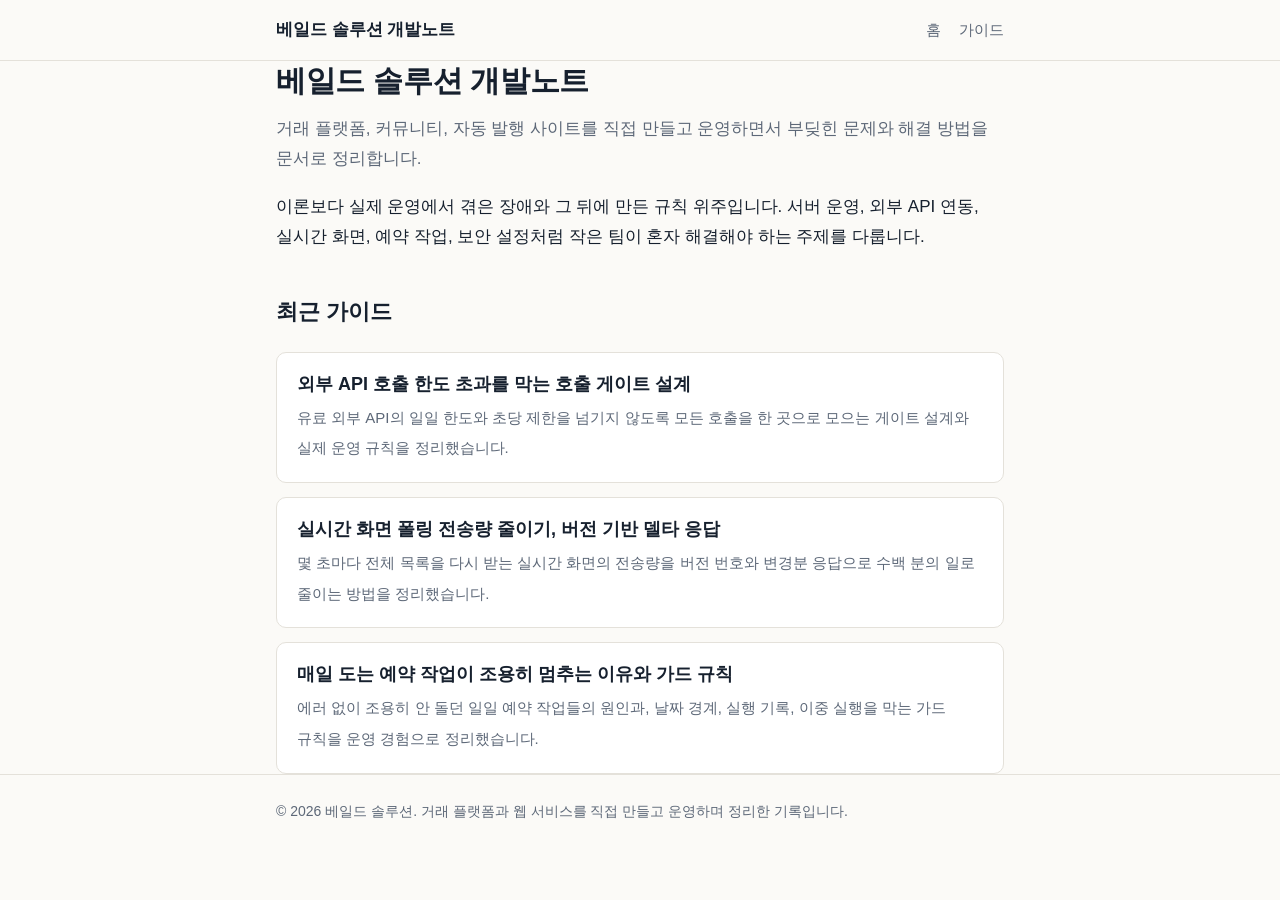
==== index.html @ de77bd31 "Launch 베일드 솔루션 개발노트 with three guides" ====
<!doctype html>
<html lang="ko">
<head>
<meta charset="utf-8">
<meta name="viewport" content="width=device-width,initial-scale=1">
<title>베일드 솔루션 개발노트</title>
<meta name="description" content="해외선물 솔루션과 코인 거래소 솔루션을 만드는 베일드 솔루션의 개발노트. 거래 플랫폼 개발, 서버 운영, 보안, AI 업무 자동화 실무 가이드를 정리합니다.">
<link rel="canonical" href="https://veiledsolutions.github.io/">
<meta property="og:type" content="website">
<meta property="og:site_name" content="베일드 솔루션 개발노트">
<meta property="og:title" content="베일드 솔루션 개발노트">
<meta property="og:description" content="해외선물 솔루션과 코인 거래소 솔루션을 만드는 베일드 솔루션의 개발노트. 거래 플랫폼 개발, 서버 운영, 보안, AI 업무 자동화 실무 가이드를 정리합니다.">
<meta property="og:url" content="https://veiledsolutions.github.io/">
<meta property="og:locale" content="ko_KR">
<meta name="twitter:card" content="summary">
<meta name="theme-color" content="#c9530d">
<link rel="icon" href="/favicon.ico" sizes="16x16">
<link rel="icon" href="/icon.png" type="image/png" sizes="512x512">
<link rel="apple-touch-icon" href="/apple-touch-icon.png">
<link rel="stylesheet" href="/style.css">
<script type="application/ld+json">{"@context": "https://schema.org", "@graph": [{"@type": "WebSite", "name": "베일드 솔루션 개발노트", "url": "https://veiledsolutions.github.io/", "inLanguage": "ko-KR", "description": "해외선물 솔루션과 코인 거래소 솔루션을 만드는 베일드 솔루션의 개발노트. 거래 플랫폼 개발, 서버 운영, 보안, AI 업무 자동화 실무 가이드를 정리합니다.", "publisher": {"@type": "Organization", "name": "베일드 솔루션", "logo": "https://veiledsolutions.github.io/icon.png"}}, {"@type": "Organization", "name": "베일드 솔루션", "logo": "https://veiledsolutions.github.io/icon.png", "@id": "https://veiledsolutions.github.io/#org"}]}</script>
</head>
<body>
<header class="site"><div class="wrap"><a class="brand" href="/">베일드 솔루션 개발노트</a><nav><a href="/">홈</a><a href="/guides/">가이드</a></nav></div></header>
<main class="wrap">
<h1>베일드 솔루션 개발노트</h1>
<p class="lead">거래 플랫폼, 커뮤니티, 자동 발행 사이트를 직접 만들고 운영하면서 부딪힌 문제와 해결 방법을 문서로 정리합니다.</p>
<p>이론보다 실제 운영에서 겪은 장애와 그 뒤에 만든 규칙 위주입니다. 서버 운영, 외부 API 연동, 실시간 화면, 예약 작업, 보안 설정처럼 작은 팀이 혼자 해결해야 하는 주제를 다룹니다.</p>
<h2>최근 가이드</h2>
<div class="cards"><a class="card" href="/guides/api-rate-limit-gate/"><b>외부 API 호출 한도 초과를 막는 호출 게이트 설계</b><span>유료 외부 API의 일일 한도와 초당 제한을 넘기지 않도록 모든 호출을 한 곳으로 모으는 게이트 설계와 실제 운영 규칙을 정리했습니다.</span></a><a class="card" href="/guides/polling-delta-response/"><b>실시간 화면 폴링 전송량 줄이기, 버전 기반 델타 응답</b><span>몇 초마다 전체 목록을 다시 받는 실시간 화면의 전송량을 버전 번호와 변경분 응답으로 수백 분의 일로 줄이는 방법을 정리했습니다.</span></a><a class="card" href="/guides/scheduled-job-guard/"><b>매일 도는 예약 작업이 조용히 멈추는 이유와 가드 규칙</b><span>에러 없이 조용히 안 돌던 일일 예약 작업들의 원인과, 날짜 경계, 실행 기록, 이중 실행을 막는 가드 규칙을 운영 경험으로 정리했습니다.</span></a></div>
</main>
<footer><div class="wrap">© 2026 베일드 솔루션. 거래 플랫폼과 웹 서비스를 직접 만들고 운영하며 정리한 기록입니다.</div></footer>
</body>
</html>
---- style.css ----
:root{--bg:#fbfaf7;--fg:#16202e;--muted:#5d6878;--line:#e4e1da;--card:#ffffff;--accent:#c9530d;--code-bg:#f2efe8}
@media (prefers-color-scheme:dark){:root:not([data-theme="light"]){--bg:#0f141b;--fg:#e6e9ee;--muted:#9aa4b2;--line:#252d38;--card:#151c25;--accent:#f08a4b;--code-bg:#1b232e}}
*{box-sizing:border-box}html{-webkit-text-size-adjust:100%}
body{margin:0;background:var(--bg);color:var(--fg);font:17px/1.8 Pretendard,-apple-system,BlinkMacSystemFont,"Apple SD Gothic Neo","Noto Sans KR","Malgun Gothic",sans-serif;word-break:keep-all;overflow-wrap:anywhere}
a{color:var(--accent)}.wrap{max-width:760px;margin:0 auto;padding:0 16px}
header.site{border-bottom:1px solid var(--line)}header.site .wrap{display:flex;align-items:center;justify-content:space-between;height:60px}
header.site a.brand{color:var(--fg);text-decoration:none;font-weight:700;font-size:17px}header.site nav a{color:var(--muted);text-decoration:none;font-size:15px;margin-left:18px}
main{padding:40px 0 56px}h1{font-size:30px;line-height:1.35;margin:0 0 12px;letter-spacing:-.01em}h2{font-size:22px;margin:44px 0 12px;line-height:1.4}h3{font-size:18px;margin:28px 0 8px}
.lead{color:var(--muted);font-size:17px;margin:0 0 8px}.meta{color:var(--muted);font-size:14px;margin-bottom:32px}
pre{background:var(--code-bg);border:1px solid var(--line);border-radius:8px;padding:14px 16px;overflow-x:auto;font-size:14px;line-height:1.6}
code{font-family:ui-monospace,SFMono-Regular,Menlo,Consolas,monospace;font-size:.9em}p code,li code{background:var(--code-bg);padding:1px 5px;border-radius:4px}
ul,ol{padding-left:22px}li{margin:4px 0}.note{border-left:3px solid var(--accent);background:var(--card);padding:12px 16px;border-radius:0 8px 8px 0;margin:20px 0}
.crumb{font-size:14px;color:var(--muted);margin-bottom:16px}.crumb a{color:var(--muted)}
.cards{display:grid;gap:14px;margin-top:24px}.card{display:block;background:var(--card);border:1px solid var(--line);border-radius:10px;padding:18px 20px;text-decoration:none;color:var(--fg)}
.card:hover{border-color:var(--accent)}.card b{display:block;font-size:18px;line-height:1.45;margin-bottom:6px}.card span{color:var(--muted);font-size:15px}
footer{border-top:1px solid var(--line);color:var(--muted);font-size:14px;padding:24px 0 40px}
@media (max-width:560px){body{font-size:16px}h1{font-size:25px}h2{font-size:20px}header.site nav a{margin-left:12px}}
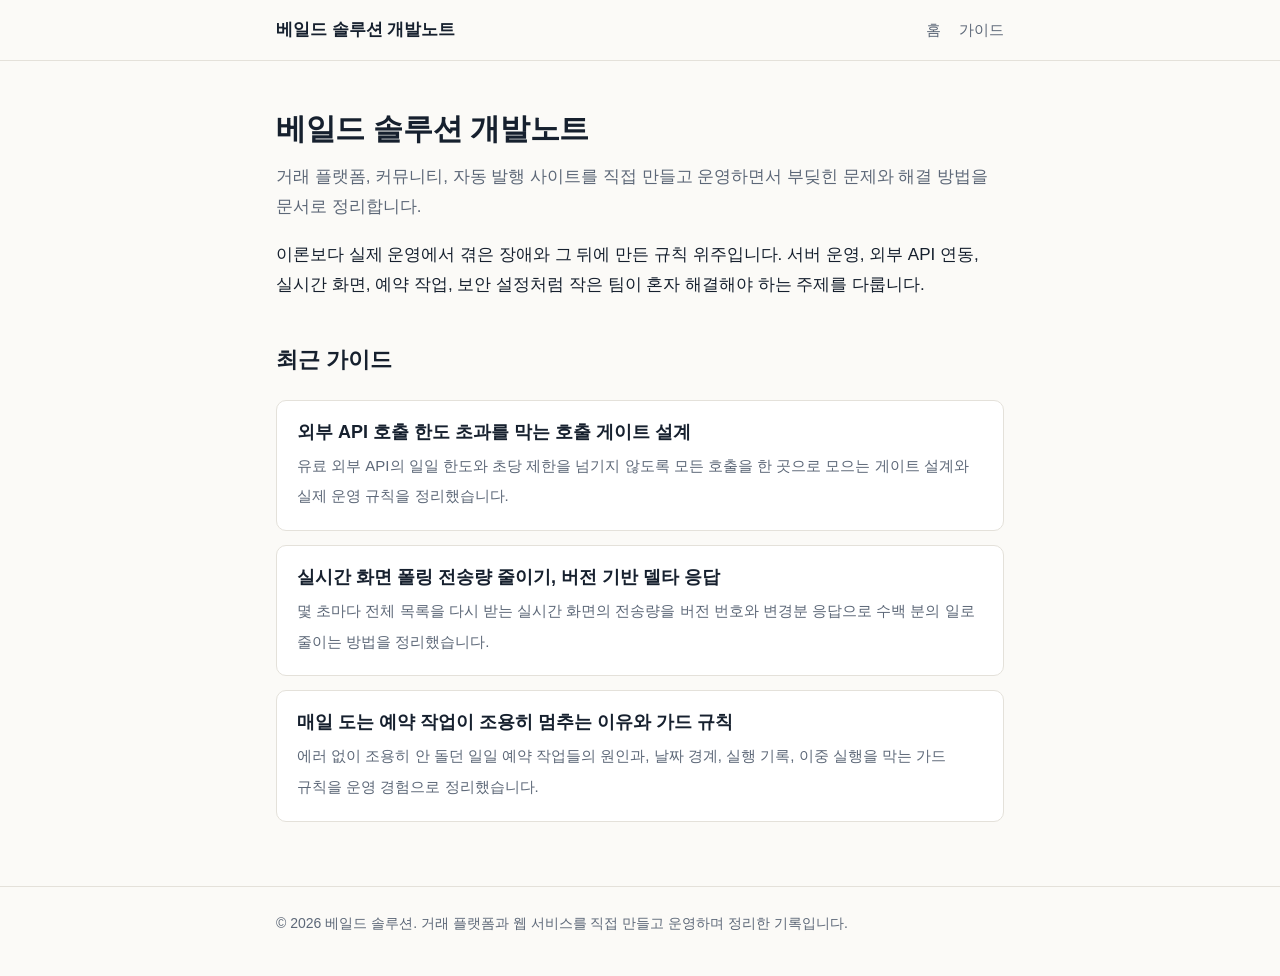
==== commit b6c7ed1a: "Add Google Search Console verification" ====
--- a/index.html
+++ b/index.html
@@ -6,6 +6,7 @@
 <title>베일드 솔루션 개발노트</title>
 <meta name="description" content="해외선물 솔루션과 코인 거래소 솔루션을 만드는 베일드 솔루션의 개발노트. 거래 플랫폼 개발, 서버 운영, 보안, AI 업무 자동화 실무 가이드를 정리합니다.">
 <link rel="canonical" href="https://veiledsolutions.github.io/">
+<meta name="google-site-verification" content="rOshWj_W2Scs3uJbuYtHCS736k4ILVcMr57iZBa93As">
 <meta property="og:type" content="website">
 <meta property="og:site_name" content="베일드 솔루션 개발노트">
 <meta property="og:title" content="베일드 솔루션 개발노트">
--- a/style.css
+++ b/style.css
@@ -5,7 +5,7 @@
 a{color:var(--accent)}.wrap{max-width:760px;margin:0 auto;padding:0 16px}
 header.site{border-bottom:1px solid var(--line)}header.site .wrap{display:flex;align-items:center;justify-content:space-between;height:60px}
 header.site a.brand{color:var(--fg);text-decoration:none;font-weight:700;font-size:17px}header.site nav a{color:var(--muted);text-decoration:none;font-size:15px;margin-left:18px}
-main{padding:40px 0 56px}h1{font-size:30px;line-height:1.35;margin:0 0 12px;letter-spacing:-.01em}h2{font-size:22px;margin:44px 0 12px;line-height:1.4}h3{font-size:18px;margin:28px 0 8px}
+main.wrap{padding:48px 16px 64px}h1{font-size:30px;line-height:1.35;margin:0 0 12px;letter-spacing:-.01em}h2{font-size:22px;margin:44px 0 12px;line-height:1.4}h3{font-size:18px;margin:28px 0 8px}
 .lead{color:var(--muted);font-size:17px;margin:0 0 8px}.meta{color:var(--muted);font-size:14px;margin-bottom:32px}
 pre{background:var(--code-bg);border:1px solid var(--line);border-radius:8px;padding:14px 16px;overflow-x:auto;font-size:14px;line-height:1.6}
 code{font-family:ui-monospace,SFMono-Regular,Menlo,Consolas,monospace;font-size:.9em}p code,li code{background:var(--code-bg);padding:1px 5px;border-radius:4px}
@@ -14,4 +14,4 @@
 .cards{display:grid;gap:14px;margin-top:24px}.card{display:block;background:var(--card);border:1px solid var(--line);border-radius:10px;padding:18px 20px;text-decoration:none;color:var(--fg)}
 .card:hover{border-color:var(--accent)}.card b{display:block;font-size:18px;line-height:1.45;margin-bottom:6px}.card span{color:var(--muted);font-size:15px}
 footer{border-top:1px solid var(--line);color:var(--muted);font-size:14px;padding:24px 0 40px}
-@media (max-width:560px){body{font-size:16px}h1{font-size:25px}h2{font-size:20px}header.site nav a{margin-left:12px}}
+@media (max-width:560px){main.wrap{padding:32px 16px 48px}body{font-size:16px}h1{font-size:25px}h2{font-size:20px}header.site nav a{margin-left:12px}}
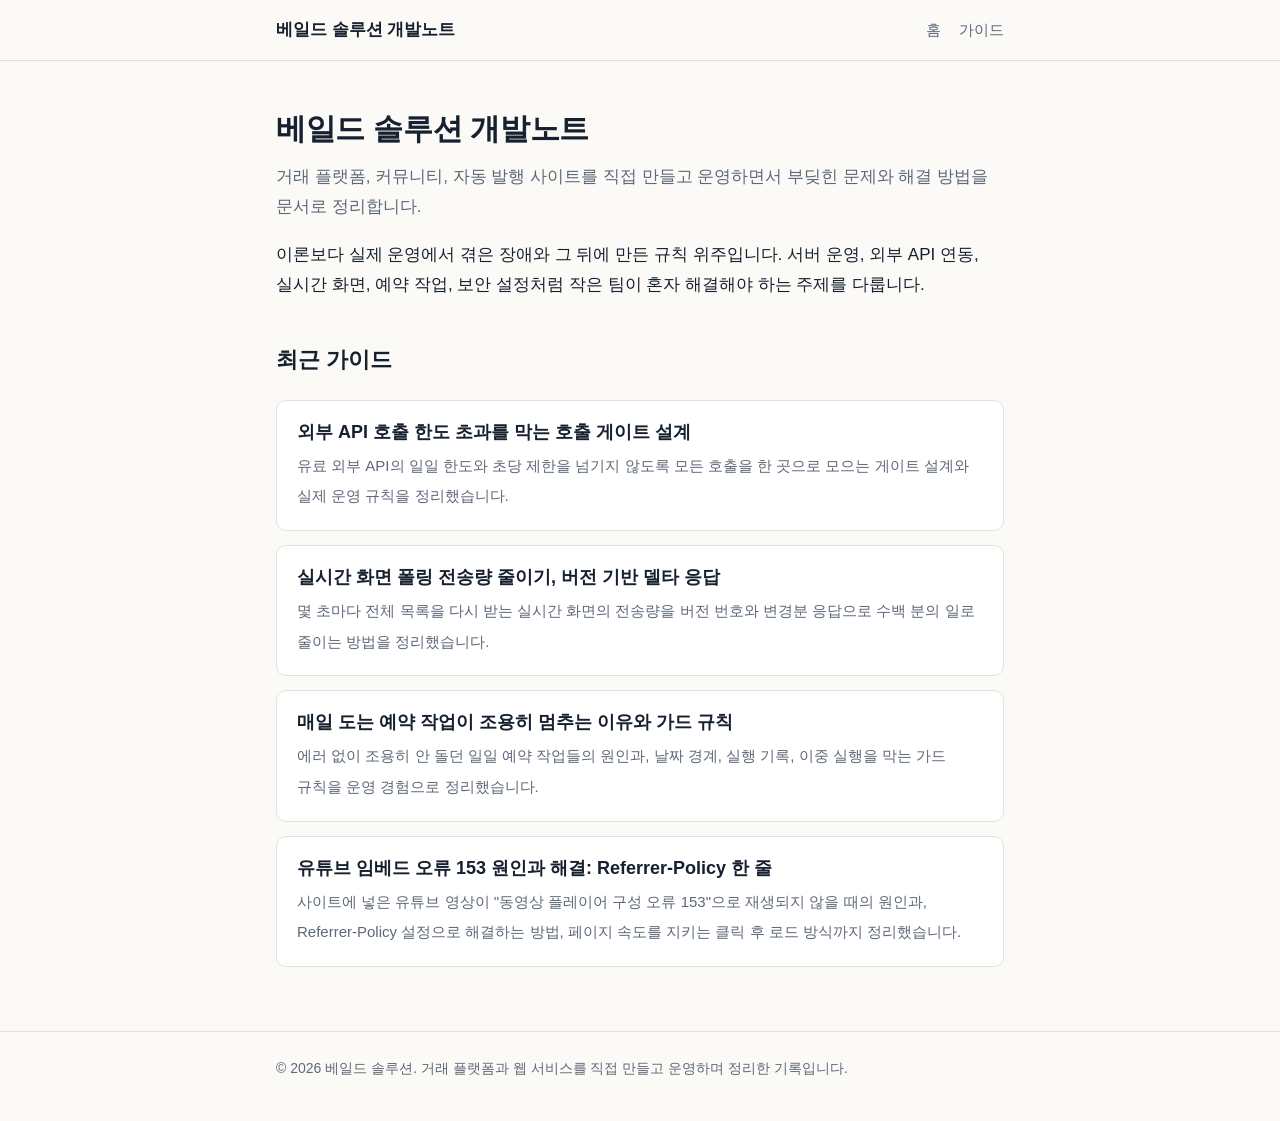
==== commit 30b20503: "Add guide: YouTube embed error 153" ====
--- a/index.html
+++ b/index.html
@@ -28,7 +28,7 @@
 <p class="lead">거래 플랫폼, 커뮤니티, 자동 발행 사이트를 직접 만들고 운영하면서 부딪힌 문제와 해결 방법을 문서로 정리합니다.</p>
 <p>이론보다 실제 운영에서 겪은 장애와 그 뒤에 만든 규칙 위주입니다. 서버 운영, 외부 API 연동, 실시간 화면, 예약 작업, 보안 설정처럼 작은 팀이 혼자 해결해야 하는 주제를 다룹니다.</p>
 <h2>최근 가이드</h2>
-<div class="cards"><a class="card" href="/guides/api-rate-limit-gate/"><b>외부 API 호출 한도 초과를 막는 호출 게이트 설계</b><span>유료 외부 API의 일일 한도와 초당 제한을 넘기지 않도록 모든 호출을 한 곳으로 모으는 게이트 설계와 실제 운영 규칙을 정리했습니다.</span></a><a class="card" href="/guides/polling-delta-response/"><b>실시간 화면 폴링 전송량 줄이기, 버전 기반 델타 응답</b><span>몇 초마다 전체 목록을 다시 받는 실시간 화면의 전송량을 버전 번호와 변경분 응답으로 수백 분의 일로 줄이는 방법을 정리했습니다.</span></a><a class="card" href="/guides/scheduled-job-guard/"><b>매일 도는 예약 작업이 조용히 멈추는 이유와 가드 규칙</b><span>에러 없이 조용히 안 돌던 일일 예약 작업들의 원인과, 날짜 경계, 실행 기록, 이중 실행을 막는 가드 규칙을 운영 경험으로 정리했습니다.</span></a></div>
+<div class="cards"><a class="card" href="/guides/api-rate-limit-gate/"><b>외부 API 호출 한도 초과를 막는 호출 게이트 설계</b><span>유료 외부 API의 일일 한도와 초당 제한을 넘기지 않도록 모든 호출을 한 곳으로 모으는 게이트 설계와 실제 운영 규칙을 정리했습니다.</span></a><a class="card" href="/guides/polling-delta-response/"><b>실시간 화면 폴링 전송량 줄이기, 버전 기반 델타 응답</b><span>몇 초마다 전체 목록을 다시 받는 실시간 화면의 전송량을 버전 번호와 변경분 응답으로 수백 분의 일로 줄이는 방법을 정리했습니다.</span></a><a class="card" href="/guides/scheduled-job-guard/"><b>매일 도는 예약 작업이 조용히 멈추는 이유와 가드 규칙</b><span>에러 없이 조용히 안 돌던 일일 예약 작업들의 원인과, 날짜 경계, 실행 기록, 이중 실행을 막는 가드 규칙을 운영 경험으로 정리했습니다.</span></a><a class="card" href="/guides/youtube-embed-error-153/"><b>유튜브 임베드 오류 153 원인과 해결: Referrer-Policy 한 줄</b><span>사이트에 넣은 유튜브 영상이 &quot;동영상 플레이어 구성 오류 153&quot;으로 재생되지 않을 때의 원인과, Referrer-Policy 설정으로 해결하는 방법, 페이지 속도를 지키는 클릭 후 로드 방식까지 정리했습니다.</span></a></div>
 </main>
 <footer><div class="wrap">© 2026 베일드 솔루션. 거래 플랫폼과 웹 서비스를 직접 만들고 운영하며 정리한 기록입니다.</div></footer>
 </body>
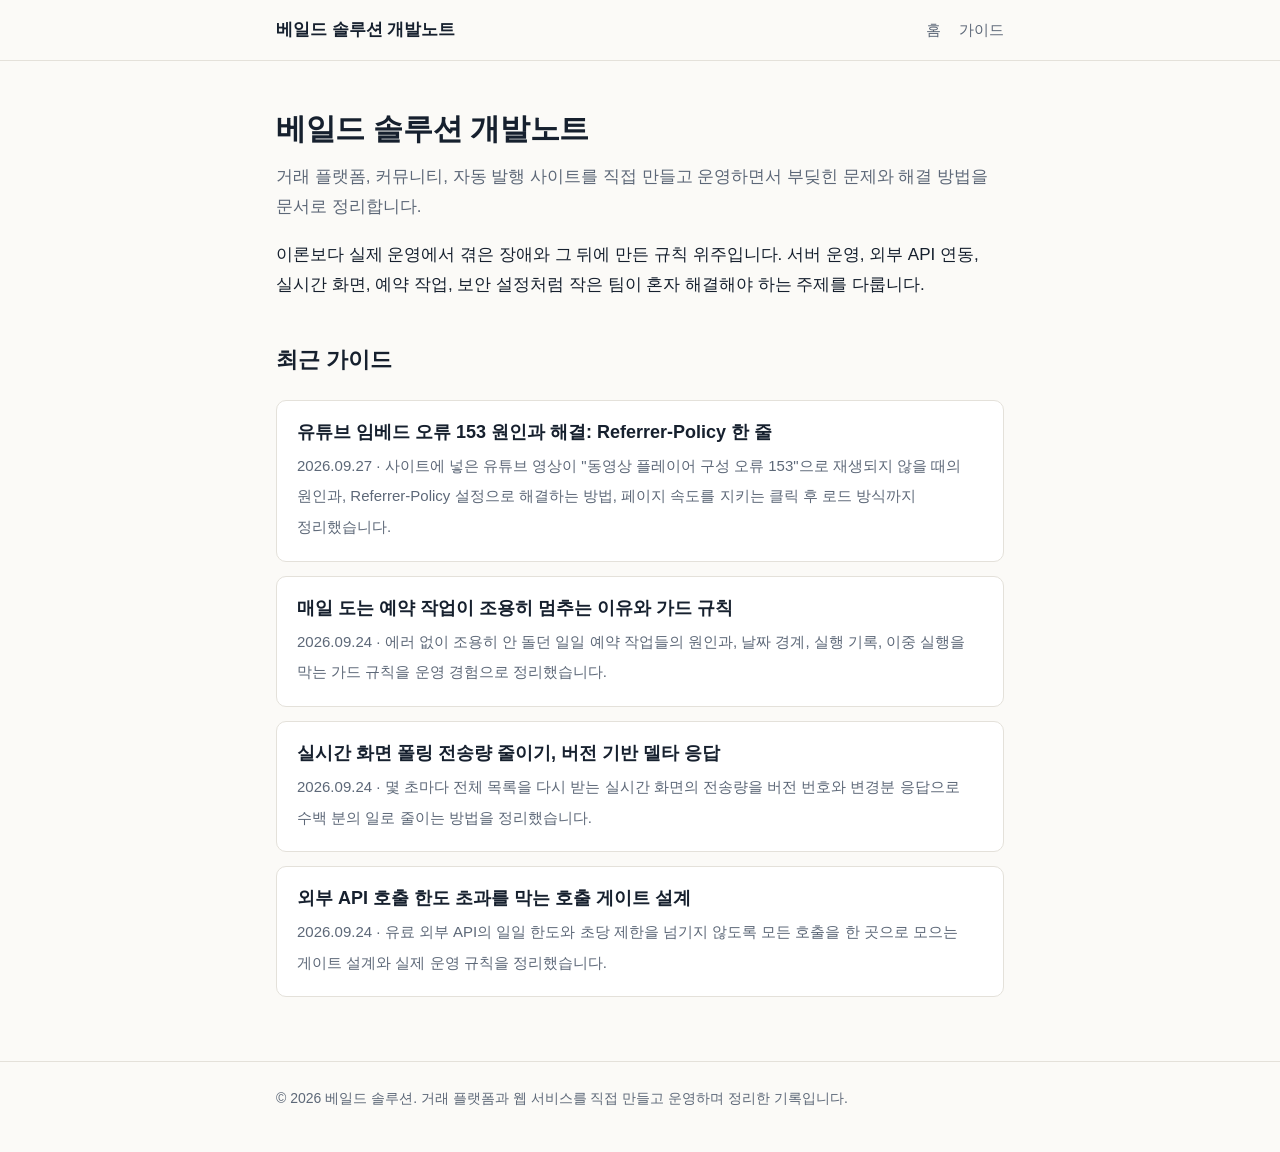
==== commit 0434bfaf: "List guides newest first" ====
--- a/index.html
+++ b/index.html
@@ -28,7 +28,7 @@
 <p class="lead">거래 플랫폼, 커뮤니티, 자동 발행 사이트를 직접 만들고 운영하면서 부딪힌 문제와 해결 방법을 문서로 정리합니다.</p>
 <p>이론보다 실제 운영에서 겪은 장애와 그 뒤에 만든 규칙 위주입니다. 서버 운영, 외부 API 연동, 실시간 화면, 예약 작업, 보안 설정처럼 작은 팀이 혼자 해결해야 하는 주제를 다룹니다.</p>
 <h2>최근 가이드</h2>
-<div class="cards"><a class="card" href="/guides/api-rate-limit-gate/"><b>외부 API 호출 한도 초과를 막는 호출 게이트 설계</b><span>유료 외부 API의 일일 한도와 초당 제한을 넘기지 않도록 모든 호출을 한 곳으로 모으는 게이트 설계와 실제 운영 규칙을 정리했습니다.</span></a><a class="card" href="/guides/polling-delta-response/"><b>실시간 화면 폴링 전송량 줄이기, 버전 기반 델타 응답</b><span>몇 초마다 전체 목록을 다시 받는 실시간 화면의 전송량을 버전 번호와 변경분 응답으로 수백 분의 일로 줄이는 방법을 정리했습니다.</span></a><a class="card" href="/guides/scheduled-job-guard/"><b>매일 도는 예약 작업이 조용히 멈추는 이유와 가드 규칙</b><span>에러 없이 조용히 안 돌던 일일 예약 작업들의 원인과, 날짜 경계, 실행 기록, 이중 실행을 막는 가드 규칙을 운영 경험으로 정리했습니다.</span></a><a class="card" href="/guides/youtube-embed-error-153/"><b>유튜브 임베드 오류 153 원인과 해결: Referrer-Policy 한 줄</b><span>사이트에 넣은 유튜브 영상이 &quot;동영상 플레이어 구성 오류 153&quot;으로 재생되지 않을 때의 원인과, Referrer-Policy 설정으로 해결하는 방법, 페이지 속도를 지키는 클릭 후 로드 방식까지 정리했습니다.</span></a></div>
+<div class="cards"><a class="card" href="/guides/youtube-embed-error-153/"><b>유튜브 임베드 오류 153 원인과 해결: Referrer-Policy 한 줄</b><span>2026.09.27 · 사이트에 넣은 유튜브 영상이 &quot;동영상 플레이어 구성 오류 153&quot;으로 재생되지 않을 때의 원인과, Referrer-Policy 설정으로 해결하는 방법, 페이지 속도를 지키는 클릭 후 로드 방식까지 정리했습니다.</span></a><a class="card" href="/guides/scheduled-job-guard/"><b>매일 도는 예약 작업이 조용히 멈추는 이유와 가드 규칙</b><span>2026.09.24 · 에러 없이 조용히 안 돌던 일일 예약 작업들의 원인과, 날짜 경계, 실행 기록, 이중 실행을 막는 가드 규칙을 운영 경험으로 정리했습니다.</span></a><a class="card" href="/guides/polling-delta-response/"><b>실시간 화면 폴링 전송량 줄이기, 버전 기반 델타 응답</b><span>2026.09.24 · 몇 초마다 전체 목록을 다시 받는 실시간 화면의 전송량을 버전 번호와 변경분 응답으로 수백 분의 일로 줄이는 방법을 정리했습니다.</span></a><a class="card" href="/guides/api-rate-limit-gate/"><b>외부 API 호출 한도 초과를 막는 호출 게이트 설계</b><span>2026.09.24 · 유료 외부 API의 일일 한도와 초당 제한을 넘기지 않도록 모든 호출을 한 곳으로 모으는 게이트 설계와 실제 운영 규칙을 정리했습니다.</span></a></div>
 </main>
 <footer><div class="wrap">© 2026 베일드 솔루션. 거래 플랫폼과 웹 서비스를 직접 만들고 운영하며 정리한 기록입니다.</div></footer>
 </body>
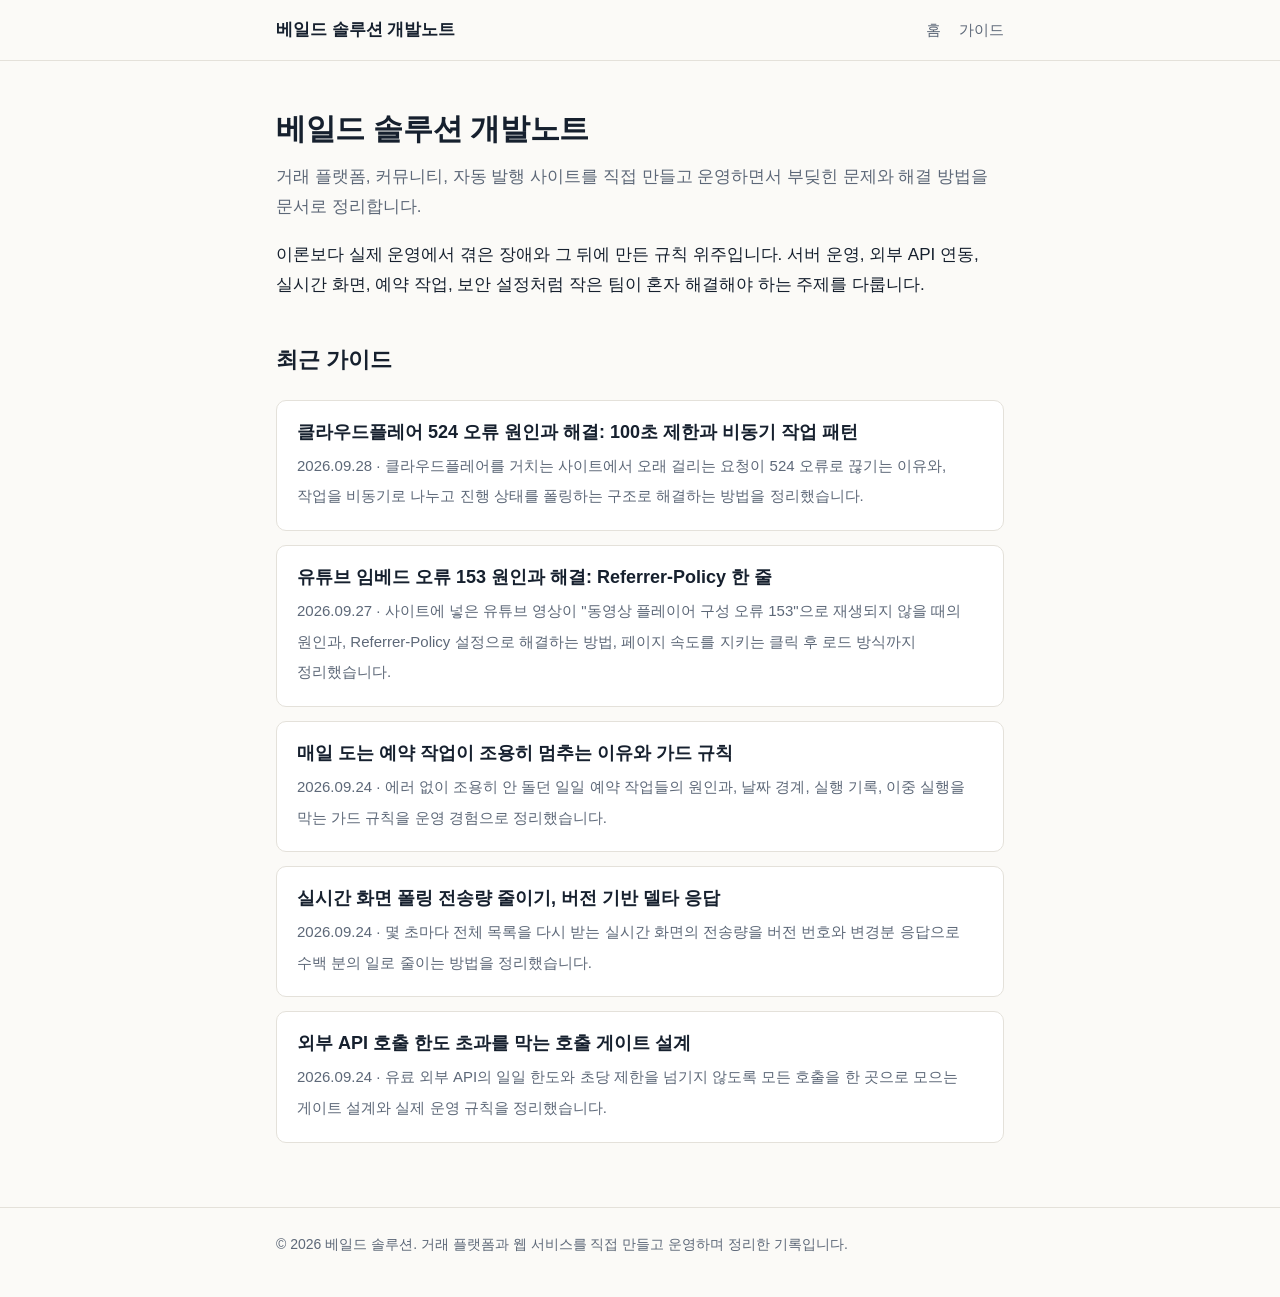
==== commit c66fc58e: "Add guide: Cloudflare 524 timeout Co-Authored-By: Claude Opus 5.5 (1M context) <noreply@anthropic.co" ====
--- a/index.html
+++ b/index.html
@@ -28,7 +28,7 @@
 <p class="lead">거래 플랫폼, 커뮤니티, 자동 발행 사이트를 직접 만들고 운영하면서 부딪힌 문제와 해결 방법을 문서로 정리합니다.</p>
 <p>이론보다 실제 운영에서 겪은 장애와 그 뒤에 만든 규칙 위주입니다. 서버 운영, 외부 API 연동, 실시간 화면, 예약 작업, 보안 설정처럼 작은 팀이 혼자 해결해야 하는 주제를 다룹니다.</p>
 <h2>최근 가이드</h2>
-<div class="cards"><a class="card" href="/guides/youtube-embed-error-153/"><b>유튜브 임베드 오류 153 원인과 해결: Referrer-Policy 한 줄</b><span>2026.09.27 · 사이트에 넣은 유튜브 영상이 &quot;동영상 플레이어 구성 오류 153&quot;으로 재생되지 않을 때의 원인과, Referrer-Policy 설정으로 해결하는 방법, 페이지 속도를 지키는 클릭 후 로드 방식까지 정리했습니다.</span></a><a class="card" href="/guides/scheduled-job-guard/"><b>매일 도는 예약 작업이 조용히 멈추는 이유와 가드 규칙</b><span>2026.09.24 · 에러 없이 조용히 안 돌던 일일 예약 작업들의 원인과, 날짜 경계, 실행 기록, 이중 실행을 막는 가드 규칙을 운영 경험으로 정리했습니다.</span></a><a class="card" href="/guides/polling-delta-response/"><b>실시간 화면 폴링 전송량 줄이기, 버전 기반 델타 응답</b><span>2026.09.24 · 몇 초마다 전체 목록을 다시 받는 실시간 화면의 전송량을 버전 번호와 변경분 응답으로 수백 분의 일로 줄이는 방법을 정리했습니다.</span></a><a class="card" href="/guides/api-rate-limit-gate/"><b>외부 API 호출 한도 초과를 막는 호출 게이트 설계</b><span>2026.09.24 · 유료 외부 API의 일일 한도와 초당 제한을 넘기지 않도록 모든 호출을 한 곳으로 모으는 게이트 설계와 실제 운영 규칙을 정리했습니다.</span></a></div>
+<div class="cards"><a class="card" href="/guides/cloudflare-524-timeout/"><b>클라우드플레어 524 오류 원인과 해결: 100초 제한과 비동기 작업 패턴</b><span>2026.09.28 · 클라우드플레어를 거치는 사이트에서 오래 걸리는 요청이 524 오류로 끊기는 이유와, 작업을 비동기로 나누고 진행 상태를 폴링하는 구조로 해결하는 방법을 정리했습니다.</span></a><a class="card" href="/guides/youtube-embed-error-153/"><b>유튜브 임베드 오류 153 원인과 해결: Referrer-Policy 한 줄</b><span>2026.09.27 · 사이트에 넣은 유튜브 영상이 &quot;동영상 플레이어 구성 오류 153&quot;으로 재생되지 않을 때의 원인과, Referrer-Policy 설정으로 해결하는 방법, 페이지 속도를 지키는 클릭 후 로드 방식까지 정리했습니다.</span></a><a class="card" href="/guides/scheduled-job-guard/"><b>매일 도는 예약 작업이 조용히 멈추는 이유와 가드 규칙</b><span>2026.09.24 · 에러 없이 조용히 안 돌던 일일 예약 작업들의 원인과, 날짜 경계, 실행 기록, 이중 실행을 막는 가드 규칙을 운영 경험으로 정리했습니다.</span></a><a class="card" href="/guides/polling-delta-response/"><b>실시간 화면 폴링 전송량 줄이기, 버전 기반 델타 응답</b><span>2026.09.24 · 몇 초마다 전체 목록을 다시 받는 실시간 화면의 전송량을 버전 번호와 변경분 응답으로 수백 분의 일로 줄이는 방법을 정리했습니다.</span></a><a class="card" href="/guides/api-rate-limit-gate/"><b>외부 API 호출 한도 초과를 막는 호출 게이트 설계</b><span>2026.09.24 · 유료 외부 API의 일일 한도와 초당 제한을 넘기지 않도록 모든 호출을 한 곳으로 모으는 게이트 설계와 실제 운영 규칙을 정리했습니다.</span></a></div>
 </main>
 <footer><div class="wrap">© 2026 베일드 솔루션. 거래 플랫폼과 웹 서비스를 직접 만들고 운영하며 정리한 기록입니다.</div></footer>
 </body>
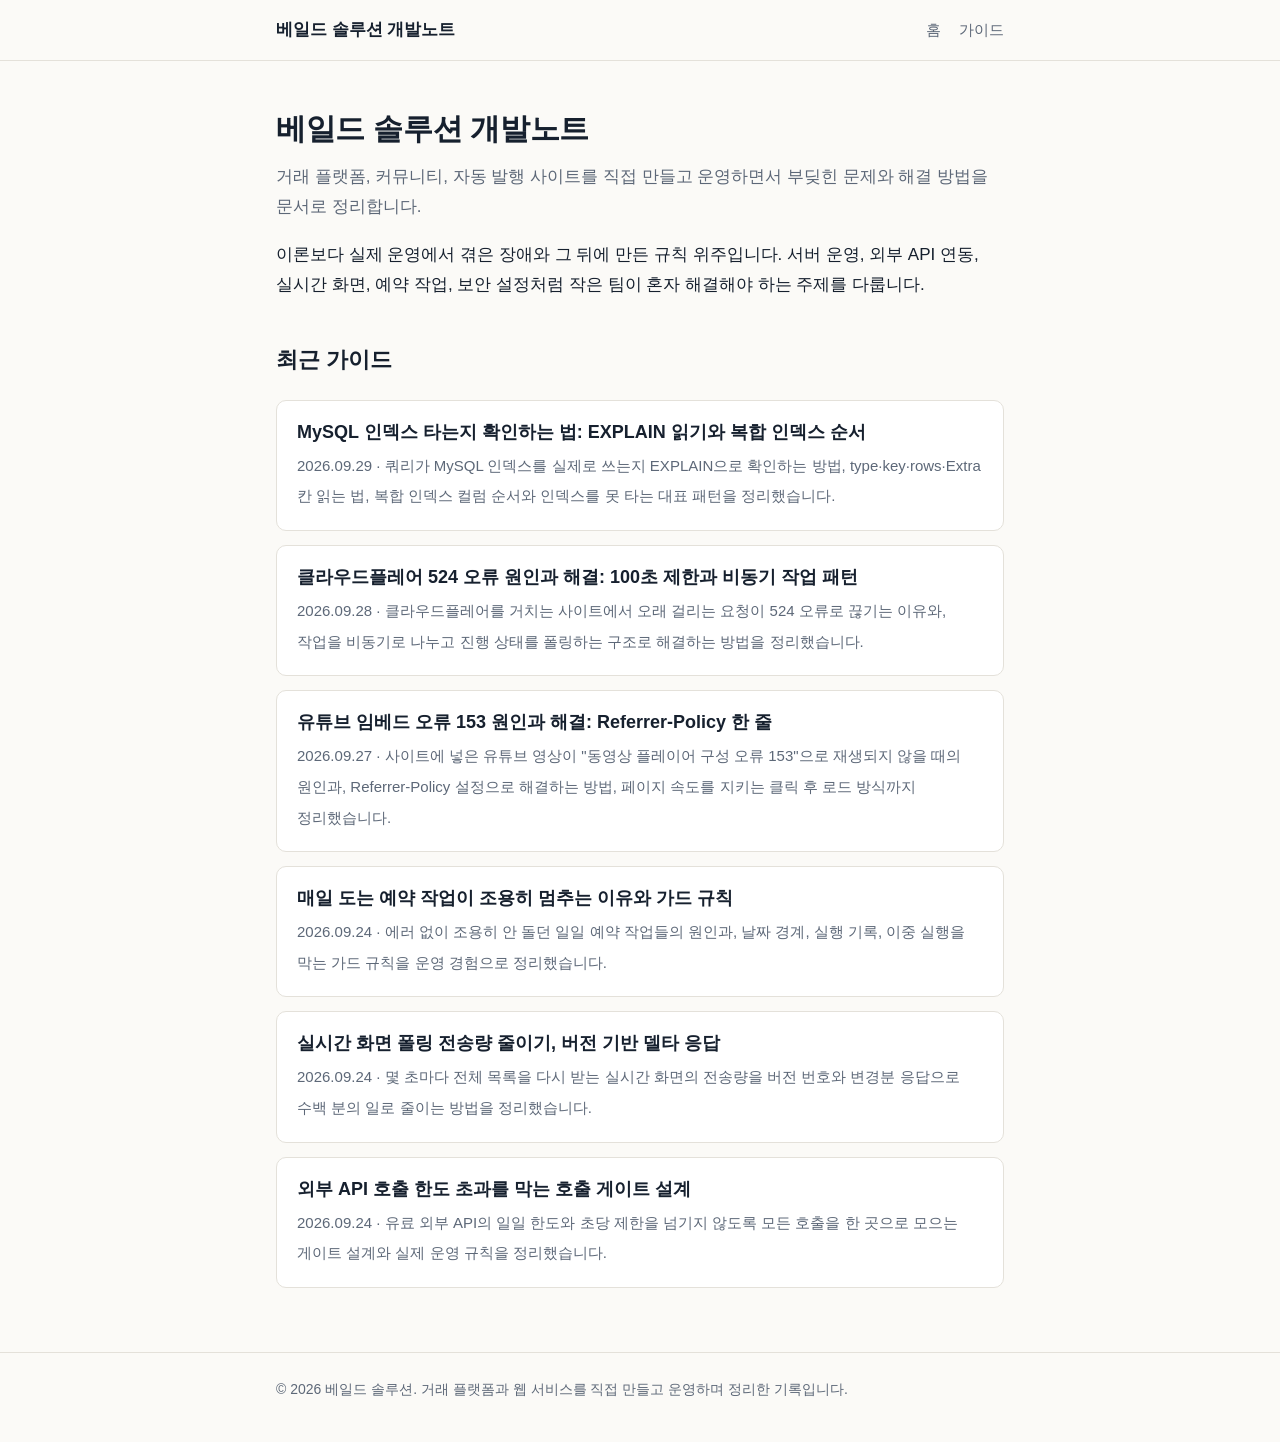
==== commit 08b505ca: "Add guide: MySQL EXPLAIN index check" ====
--- a/index.html
+++ b/index.html
@@ -28,7 +28,7 @@
 <p class="lead">거래 플랫폼, 커뮤니티, 자동 발행 사이트를 직접 만들고 운영하면서 부딪힌 문제와 해결 방법을 문서로 정리합니다.</p>
 <p>이론보다 실제 운영에서 겪은 장애와 그 뒤에 만든 규칙 위주입니다. 서버 운영, 외부 API 연동, 실시간 화면, 예약 작업, 보안 설정처럼 작은 팀이 혼자 해결해야 하는 주제를 다룹니다.</p>
 <h2>최근 가이드</h2>
-<div class="cards"><a class="card" href="/guides/cloudflare-524-timeout/"><b>클라우드플레어 524 오류 원인과 해결: 100초 제한과 비동기 작업 패턴</b><span>2026.09.28 · 클라우드플레어를 거치는 사이트에서 오래 걸리는 요청이 524 오류로 끊기는 이유와, 작업을 비동기로 나누고 진행 상태를 폴링하는 구조로 해결하는 방법을 정리했습니다.</span></a><a class="card" href="/guides/youtube-embed-error-153/"><b>유튜브 임베드 오류 153 원인과 해결: Referrer-Policy 한 줄</b><span>2026.09.27 · 사이트에 넣은 유튜브 영상이 &quot;동영상 플레이어 구성 오류 153&quot;으로 재생되지 않을 때의 원인과, Referrer-Policy 설정으로 해결하는 방법, 페이지 속도를 지키는 클릭 후 로드 방식까지 정리했습니다.</span></a><a class="card" href="/guides/scheduled-job-guard/"><b>매일 도는 예약 작업이 조용히 멈추는 이유와 가드 규칙</b><span>2026.09.24 · 에러 없이 조용히 안 돌던 일일 예약 작업들의 원인과, 날짜 경계, 실행 기록, 이중 실행을 막는 가드 규칙을 운영 경험으로 정리했습니다.</span></a><a class="card" href="/guides/polling-delta-response/"><b>실시간 화면 폴링 전송량 줄이기, 버전 기반 델타 응답</b><span>2026.09.24 · 몇 초마다 전체 목록을 다시 받는 실시간 화면의 전송량을 버전 번호와 변경분 응답으로 수백 분의 일로 줄이는 방법을 정리했습니다.</span></a><a class="card" href="/guides/api-rate-limit-gate/"><b>외부 API 호출 한도 초과를 막는 호출 게이트 설계</b><span>2026.09.24 · 유료 외부 API의 일일 한도와 초당 제한을 넘기지 않도록 모든 호출을 한 곳으로 모으는 게이트 설계와 실제 운영 규칙을 정리했습니다.</span></a></div>
+<div class="cards"><a class="card" href="/guides/mysql-explain-index-check/"><b>MySQL 인덱스 타는지 확인하는 법: EXPLAIN 읽기와 복합 인덱스 순서</b><span>2026.09.29 · 쿼리가 MySQL 인덱스를 실제로 쓰는지 EXPLAIN으로 확인하는 방법, type·key·rows·Extra 칸 읽는 법, 복합 인덱스 컬럼 순서와 인덱스를 못 타는 대표 패턴을 정리했습니다.</span></a><a class="card" href="/guides/cloudflare-524-timeout/"><b>클라우드플레어 524 오류 원인과 해결: 100초 제한과 비동기 작업 패턴</b><span>2026.09.28 · 클라우드플레어를 거치는 사이트에서 오래 걸리는 요청이 524 오류로 끊기는 이유와, 작업을 비동기로 나누고 진행 상태를 폴링하는 구조로 해결하는 방법을 정리했습니다.</span></a><a class="card" href="/guides/youtube-embed-error-153/"><b>유튜브 임베드 오류 153 원인과 해결: Referrer-Policy 한 줄</b><span>2026.09.27 · 사이트에 넣은 유튜브 영상이 &quot;동영상 플레이어 구성 오류 153&quot;으로 재생되지 않을 때의 원인과, Referrer-Policy 설정으로 해결하는 방법, 페이지 속도를 지키는 클릭 후 로드 방식까지 정리했습니다.</span></a><a class="card" href="/guides/scheduled-job-guard/"><b>매일 도는 예약 작업이 조용히 멈추는 이유와 가드 규칙</b><span>2026.09.24 · 에러 없이 조용히 안 돌던 일일 예약 작업들의 원인과, 날짜 경계, 실행 기록, 이중 실행을 막는 가드 규칙을 운영 경험으로 정리했습니다.</span></a><a class="card" href="/guides/polling-delta-response/"><b>실시간 화면 폴링 전송량 줄이기, 버전 기반 델타 응답</b><span>2026.09.24 · 몇 초마다 전체 목록을 다시 받는 실시간 화면의 전송량을 버전 번호와 변경분 응답으로 수백 분의 일로 줄이는 방법을 정리했습니다.</span></a><a class="card" href="/guides/api-rate-limit-gate/"><b>외부 API 호출 한도 초과를 막는 호출 게이트 설계</b><span>2026.09.24 · 유료 외부 API의 일일 한도와 초당 제한을 넘기지 않도록 모든 호출을 한 곳으로 모으는 게이트 설계와 실제 운영 규칙을 정리했습니다.</span></a></div>
 </main>
 <footer><div class="wrap">© 2026 베일드 솔루션. 거래 플랫폼과 웹 서비스를 직접 만들고 운영하며 정리한 기록입니다.</div></footer>
 </body>
